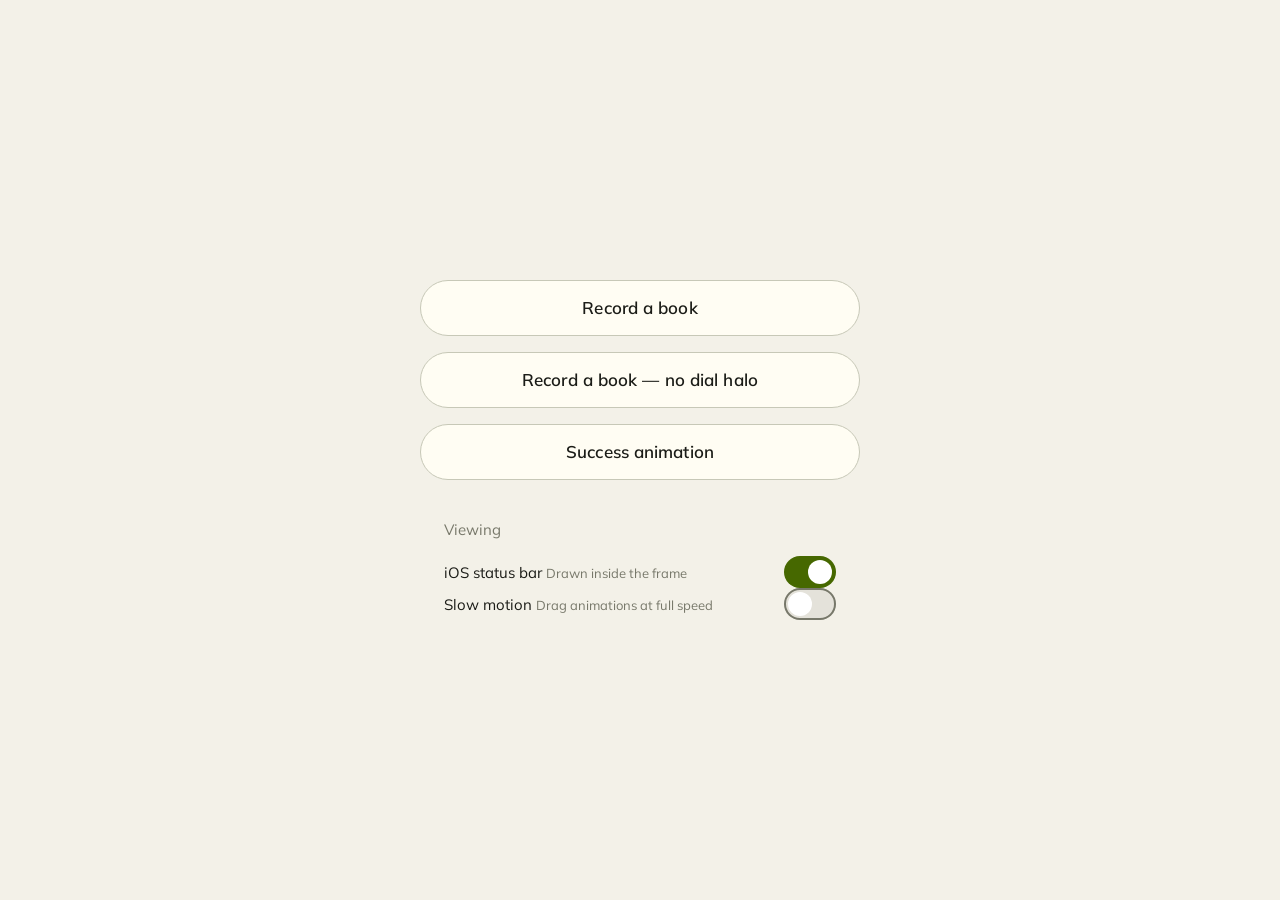
==== index.html @ ee48b1b3 "Add the anonymised record-a-book prototype A de-branded copy of a client prototype, kept for portfol" ====
<!doctype html>
<html lang="en">
<head>
<meta charset="utf-8">
<meta name="viewport" content="width=device-width, initial-scale=1, viewport-fit=cover">
<title>Pagelark — Prototypes</title>
<link rel="manifest" href="manifest.webmanifest">
<meta name="mobile-web-app-capable" content="yes">
<meta name="apple-mobile-web-app-capable" content="yes">
<meta name="apple-mobile-web-app-status-bar-style" content="default">
<meta name="apple-mobile-web-app-title" content="Pagelark">
<meta name="theme-color" content="#f2ede5">
<link rel="apple-touch-icon" href="assets/app-icon.svg">
<link rel="preconnect" href="https://fonts.googleapis.com">
<link rel="preconnect" href="https://fonts.gstatic.com" crossorigin>
<link rel="stylesheet" href="https://fonts.googleapis.com/css2?family=Mulish:wght@400;600&display=swap">
<link rel="stylesheet" href="tokens.css">
<link rel="stylesheet" href="components.css">
<script src="prefs.js"></script>
<style>
  html, body { margin: 0; padding: 0; }
  body {
    min-height: 100vh;
    display: flex;
    align-items: center;
    justify-content: center;
    padding: 64px 24px;
    background: var(--surface-container);
    font-family: var(--md-ref-typeface-plain), system-ui, sans-serif;
    -webkit-font-smoothing: antialiased;
  }

  .index { width: 100%; max-width: 440px; }

  .index__list { display: flex; flex-direction: column; gap: var(--app-space-16); }

  .index__item {
    display: flex;
    align-items: center;
    justify-content: center;
    height: 56px;
    padding-inline: var(--app-space-24);
    background: var(--surface);
    border: 1px solid var(--outline-variant);
    border-radius: var(--md-sys-shape-corner-full);
    color: var(--on-surface);
    font: 600 17px/24px var(--md-ref-typeface-plain), system-ui, sans-serif;
    letter-spacing: .1px;
    text-align: center;
    text-decoration: none;
    transition: background-color .15s ease, border-color .15s ease, transform .15s ease;
  }
  .index__item:hover {
    background: var(--surface-container-high);
    border-color: var(--outline);
  }
  .index__item:active { transform: scale(.99); }

  .index__label {
    margin: var(--app-space-40) 0 var(--app-space-16);
    padding-inline: var(--app-space-24);
    color: var(--outline);
    font: 400 15px/20px var(--md-ref-typeface-plain), system-ui, sans-serif;
  }

  /* Divider · Type=Full width — 1px outline-variant.
     Separates the prototypes from the handoff material below, which is a
     different kind of thing rather than just another entry in the list. */
  .index__divider {
    height: 1px;
    margin: var(--app-space-40) 0 0;
    border: 0;
    background: var(--outline-variant);
  }
  /* the label already carries a 40 top margin; after a rule that is too much */
  .index__divider + .index__label { margin-top: var(--app-space-24); }

  @media (prefers-reduced-motion: reduce) {
    .index__item { transition: none; }
    .index__item:active { transform: none; }
  }

  /* viewing options */
  .index__setting {
    display: flex;
    align-items: center;
    justify-content: space-between;
    gap: var(--app-space-16);
    padding-inline: var(--app-space-24);
  }
  .index__setting-text { color: var(--on-surface); font: 400 15px/20px var(--md-ref-typeface-plain), system-ui, sans-serif; }
  .index__setting-note { margin-top: 2px; color: var(--outline); font: 400 13px/18px var(--md-ref-typeface-plain), system-ui, sans-serif; }

  /* Only worth saying on a phone, and pointless once they have done it */
  .index__tip { display: none; }
  @media (max-width: 440px) {
    body { padding: 32px 20px; }
    .index__tip {
      display: block;
      margin: var(--app-space-40) 0 0;
      padding-inline: var(--app-space-24);
      color: var(--outline);
      font: 400 13px/18px var(--md-ref-typeface-plain), system-ui, sans-serif;
      text-align: center;
    }
  }
  @media (display-mode: standalone) {
    .index__tip { display: none; }
  }
</style>
</head>
<body>

<main class="index">

  <div class="index__list">
    <a class="index__item" href="record-book.html">Record a book</a>
    <a class="index__item" href="record-book-flat.html">Record a book — no dial halo</a>
    <a class="index__item" href="success-animation.html">Success animation</a>
  </div>

  <p class="index__label">Viewing</p>

  <div class="index__setting">
    <span>
      <span class="index__setting-text">iOS status bar</span>
      <span class="index__setting-note" id="statusBarNote"></span>
    </span>
    <button class="md-switch" id="statusBarToggle" role="switch" aria-checked="true"
            aria-label="Draw the iOS status bar inside the prototype">
      <img class="md-switch__handle" src="assets/switch-handle.svg" alt="" width="24" height="24">
    </button>
  </div>

  <div class="index__setting">
    <span>
      <span class="index__setting-text">Slow motion</span>
      <span class="index__setting-note" id="slowMotionNote"></span>
    </span>
    <button class="md-switch" id="slowMotionToggle" role="switch" aria-checked="false"
            aria-label="Play drag-and-drop animations at quarter speed">
      <img class="md-switch__handle" src="assets/switch-handle.svg" alt="" width="24" height="24">
    </button>
  </div>

  <p class="index__tip">Share → Add to Home Screen to run these without the browser bar.</p>

</main>

<script>
  (function () {
    var toggle = document.getElementById('statusBarToggle');
    var note = document.getElementById('statusBarNote');

    function sync() {
      var on = Prefs.statusBar();
      toggle.setAttribute('aria-checked', String(on));
      note.textContent = on ? 'Drawn inside the frame' : 'Using your device’s own';
    }

    toggle.addEventListener('click', function () {
      Prefs.setStatusBar(!Prefs.statusBar());
      sync();
    });

    sync();

    var slow = document.getElementById('slowMotionToggle');
    var slowNote = document.getElementById('slowMotionNote');

    function syncSlow() {
      var on = Prefs.slowMotion();
      slow.setAttribute('aria-checked', String(on));
      slowNote.textContent = on ? 'Drag animations at quarter speed' : 'Drag animations at full speed';
    }

    slow.addEventListener('click', function () {
      Prefs.setSlowMotion(!Prefs.slowMotion());
      syncSlow();
    });

    syncSlow();
  })();
</script>

</body>
</html>
---- tokens.css ----
/* ============================================================
   Design tokens

   These are the Colour library's Semantic roles, one-to-one: same names,
   same values, same `var(--name)` syntax Figma emits. A designer reading a
   layer's variable and a developer reading this file now see the same token.
   Source: the Colour library's Semantic collection, Green mode.

   Two things to know before editing:

   · Filled buttons use `primary-compact`, not `primary`. The library's own
     note on it: primary #598300 measures 4.496:1 against white, so it is
     compliant only under bold 18.66px+ text. This prototype's buttons use
     label/large at 14px, so they take the compact role at 6.48:1.
   · `primary-container` is brand/sage #B7D5A1 in Green mode, not green/90.

   Shape, spacing and type below are unchanged.
   ============================================================ */

:root {
  /* ── Primary ────────────────────────────────────────── */
  --primary:                  #598300;  /* green/50 · bold 18.66px+ labels only */
  --on-primary:               #ffffff;  /* green/100 */
  --primary-container:        #b7d5a1;  /* brand/sage */
  --on-primary-container:     #121f00;  /* green/10 · 10.68:1 on the sage */
  --primary-text:             #466800;  /* green/40 · text and icons on a light surface */
  --primary-compact:          #466800;  /* green/40 · fill for small buttons · white 6.48:1 */
  --primary-hover:            #466800;  /* green/40 */
  --primary-pressed:          #344e00;  /* green/30 · white 9.39:1 */
  --button-on-filled:         #ffffff;  /* neutral/100 */

  /* ── Secondary · tertiary ───────────────────────────────
     Unused by this prototype — the client's brand pink and blue. Listed so
     the file mirrors the library, but nothing here references them. */
  --secondary:                #f15a86;
  --on-secondary:             #3f0017;
  --secondary-container:      #ffd9df;
  --on-secondary-container:   #3f0017;
  --secondary-text:           #af2756;
  --tertiary:                 #4f85dd;
  --on-tertiary:              #001b3f;
  --tertiary-container:       #d7e2ff;
  --on-tertiary-container:    #001b3f;
  --tertiary-text:            #1c5db2;

  /* ── Error ──────────────────────────────────────────── */
  --error:                    #ba1a1a;  /* red/40 · white 6.44:1 */
  --on-error:                 #ffffff;  /* red/100 */
  --error-container:          #ffdad5;  /* red/90 */
  --on-error-container:       #410002;  /* red/10 */

  /* ── Surfaces · neutrals ────────────────────────────── */
  --surface:                  #fffdf3;  /* neutral/99 */
  --surface-bright:           #fffdf3;  /* neutral/99 */
  --surface-dim:              #dcdad2;  /* neutral/87 */
  --surface-variant:          #e3e4d3;  /* neutral-variant/90 · tonal button fill */
  --surface-container-lowest: #ffffff;  /* neutral/100 */
  --surface-container-low:    #f9f7ee;  /* neutral/97 */
  --surface-container:        #f3f1e8;  /* neutral/95 */
  --surface-container-high:   #eae8e0;  /* neutral/92 */
  --surface-container-highest:#e4e2da;  /* neutral/90 */
  --on-surface:               #1b1c17;  /* neutral/10 · 16.56:1 on surface */
  --on-surface-variant:       #46483c;  /* neutral-variant/30 · 9.16:1 on surface */
  --outline:                  #77786a;  /* neutral-variant/50 */
  --outline-variant:          #c7c8b7;  /* neutral-variant/80 */
  --inverse-surface:          #1b1c17;  /* neutral/10 · snackbars */
  --inverse-on-surface:       #f3f1e8;  /* neutral/95 */
  --scrim:                    #000000;  /* neutral/0 · low opacity only */
  --pressed-surface-container-high: #dcdad2;  /* neutral/87 */
  --bg-page:                  #ffffff;  /* neutral/100 */

  /* ── Status ─────────────────────────────────────────── */
  --orange:                   #f58521;  /* orange/70 · fills only, 2.32:1 on its container */
  --on-orange:                #1b1c17;  /* neutral/10 */
  --orange-container:         #fff2e9;  /* orange/95 */
  --on-orange-container:      #713700;  /* orange/30 · 8.51:1 · use for the icon too */
  --yellow:                   #e9b41d;  /* yellow/80 */
  --on-yellow:                #1b1c17;  /* neutral/10 */
  --yellow-container:         #ffdf9a;  /* yellow/90 */
  --on-yellow-container:      #5a4300;  /* yellow/30 · 7.27:1 */

  /* ── Shape ──────────────────────────────────────────── */
  --md-sys-shape-corner-none:                 0px;
  --md-sys-shape-corner-extra-small:          4px;
  --md-sys-shape-corner-small:                8px;
  --md-sys-shape-corner-medium:               12px;
  --md-sys-shape-corner-large:                16px;
  --md-sys-shape-corner-large-increased:      20px;
  --md-sys-shape-corner-extra-large:          28px;
  --md-sys-shape-corner-extra-large-increased:32px;
  --md-sys-shape-corner-extra-extra-large:    48px;
  --md-sys-shape-corner-full:                 9999px;

  /* ── Spacing ────────────────────────────────────────── */
  --app-space-0:  0px;
  --app-space-4:  4px;
  --app-space-8:  8px;
  --app-space-12: 12px;
  --app-space-16: 16px;
  --app-space-24: 24px;
  --app-space-40: 40px;

  /* ── Typeface ───────────────────────────────────────── */
  --md-ref-typeface-brand: "Cal Sans";
  --md-ref-typeface-plain: "Mulish";

  /* ── Elevation ──────────────────────────────────────── */
  --elevation-level-2: 0 1px 2px 0 rgba(0, 0, 0, .3), 0 2px 6px 2px rgba(0, 0, 0, .15);
}

/* ── Type scale — unchanged ─────────────────────────────── */

.md-display-small { font: 400 36px/44px var(--md-ref-typeface-brand), var(--md-ref-typeface-plain), system-ui, sans-serif; letter-spacing: 0; }
.md-title-large   { font: 400 22px/28px var(--md-ref-typeface-brand), var(--md-ref-typeface-plain), system-ui, sans-serif; letter-spacing: 0; }
.md-title-medium  { font: 600 16px/24px var(--md-ref-typeface-plain), system-ui, sans-serif; letter-spacing: .15px; }
.md-body-large    { font: 400 16px/24px var(--md-ref-typeface-plain), system-ui, sans-serif; letter-spacing: .5px; }
.md-body-medium   { font: 400 14px/20px var(--md-ref-typeface-plain), system-ui, sans-serif; letter-spacing: .25px; }
.md-body-small    { font: 400 12px/16px var(--md-ref-typeface-plain), system-ui, sans-serif; letter-spacing: .4px; }
.md-label-large   { font: 600 14px/20px var(--md-ref-typeface-plain), system-ui, sans-serif; letter-spacing: .1px; }
.md-label-medium  { font: 600 12px/16px var(--md-ref-typeface-plain), system-ui, sans-serif; letter-spacing: .5px; }
.md-label-small   { font: 600 11px/16px var(--md-ref-typeface-plain), system-ui, sans-serif; letter-spacing: .5px; }

/* Material Symbols Rounded, unfilled — the library's icon default */
.ms {
  font-family: "Material Symbols Rounded";
  font-weight: 400;
  font-style: normal;
  line-height: 1;
  letter-spacing: normal;
  text-transform: none;
  white-space: nowrap;
  word-wrap: normal;
  direction: ltr;
  font-variation-settings: "FILL" 0, "GRAD" 0, "opsz" 24;
  -webkit-font-feature-settings: "liga";
  -webkit-font-smoothing: antialiased;
  user-select: none;
}
---- components.css ----
/* ============================================================
   Components
   Transcribed 1:1 from the source design library component set.
   Class names map onto the Figma component + variant names.

   Figma                                   CSS
   Button · Size=Small, Style=Filled        .md-btn.md-btn--sm.md-btn--filled
   Button · Size=XSmall, Style=Text         .md-btn.md-btn--xs.md-btn--text
   Button · Size=Medium, Style=Tonal        .md-btn.md-btn--md.md-btn--tonal
   Text field · Style=Outlined              .md-field
   Switch · Selected=True                   .md-switch[aria-checked="true"]
   Status chip · Property 1=No audio        .sm-chip.sm-chip--no-audio
   Audio tile · Property 1=Front page       .sm-tile.sm-tile--front
   Audio tile · Property 1=Audio tile       .sm-tile.sm-tile--numbered
   Audio tile · Property 1=Variant3/4       .sm-tile.is-expanded
   Customised bottom sheet                  .md-sheet
   Menu / Menu item                         .md-menu / .md-menu-item
   ============================================================ */

*, *::before, *::after { box-sizing: border-box; }
[hidden] { display: none !important; }

/* ── Button ───────────────────────────────────────────────── */
.md-btn {
  display: inline-flex;
  align-items: center;
  justify-content: center;
  border: 0;
  background: none;
  border-radius: var(--md-sys-shape-corner-full);
  cursor: pointer;
  white-space: nowrap;
  font-family: var(--md-ref-typeface-plain), system-ui, sans-serif;
  transition: background-color .15s ease, box-shadow .15s ease, opacity .15s ease;
}
.md-btn:disabled { opacity: .38; cursor: default; }

/* Sizes — height / padding / gap / label style straight from the library.
   Longhands, not the `font` shorthand: the shorthand needs a family, so
   `font: 600 14px/20px inherit` is invalid and silently drops the whole
   declaration — and a shorthand that did parse would reset font-family
   and wipe the Mulish set on .md-btn above. */

/* XSmall 32 / Small 40 — Label/Large */
.md-btn--xs { height: 32px; padding-inline: var(--app-space-12); gap: var(--app-space-4);
              font-size: 14px; line-height: 20px; font-weight: 600; letter-spacing: .1px; }
.md-btn--sm { height: 40px; padding-inline: var(--app-space-16); gap: var(--app-space-8);
              font-size: 14px; line-height: 20px; font-weight: 600; letter-spacing: .1px; }
/* Medium 56 — Title/Medium */
.md-btn--md { height: 56px; padding-inline: var(--app-space-24); gap: var(--app-space-8);
              font-size: 16px; line-height: 24px; font-weight: 600; letter-spacing: .15px; }
.md-btn--xs .ms, .md-btn--sm .ms { font-size: 20px; }
.md-btn--md .ms { font-size: 24px; }

/* styles */
.md-btn--filled   { background: var(--primary-compact); color: var(--button-on-filled); }
.md-btn--filled:not(:disabled):active   { background: var(--primary-pressed); }
/* NOT a library emphasis. The library's Button has exactly three — Filled,
   Outlined and Text — and its own note reads "Hierarchy comes from emphasis,
   not colour. Filled > Outlined > Text." Tonal predates that and no markup
   references it any more; every secondary action is Outlined. Left defined so
   nothing silently loses its styling, but do not reach for it. */
.md-btn--tonal    { background: var(--surface-variant); color: var(--on-surface-variant); }
.md-btn--tonal:not(:disabled):active    { background: #c7c8b7; }
.md-btn--text     { background: none; color: var(--on-primary-container); }
.md-btn--text:not(:disabled):active     { background: rgba(70, 104, 0, .08); }
/* Outlined — the library's secondary emphasis (node 30:10).
   The fill is --surface, not transparent: that is what keeps the button opaque
   over imagery, which the cover's Change photo depends on, and it gives the
   pressed wash something to replace. Label is --on-surface, not
   --on-primary-container: the outline carries the emphasis, not the text. */
.md-btn--outlined { background: var(--surface); color: var(--on-surface);
                    border: 1px solid var(--outline); }
.md-btn--outlined:not(:disabled):active { background: var(--surface-container-high); }

.md-btn--block { width: 100%; }

/* ── Icon button (Small · 40, 24px icon) ──────────────────── */
.md-iconbtn {
  display: inline-flex;
  align-items: center;
  justify-content: center;
  width: 40px;
  height: 40px;
  flex: none;
  border: 0;
  background: none;
  border-radius: var(--md-sys-shape-corner-full);
  color: var(--on-surface-variant);
  cursor: pointer;
  transition: background-color .15s ease;
}
.md-iconbtn .ms { font-size: 24px; }
.md-iconbtn:not(:disabled):active { background: rgba(27, 28, 23, .08); }
.md-iconbtn:disabled { opacity: .38; cursor: default; }
/* XSmall · 32 with a 20px icon — used inside the expanded audio tile */
.md-iconbtn--xs { width: 32px; height: 32px; }
.md-iconbtn--xs .ms { font-size: 20px; }
.md-iconbtn--tonal { background: var(--surface-variant); color: var(--on-surface-variant); }

/* ── Text field · Outlined ────────────────────────────────── */
.md-field { position: relative; display: flex; flex-direction: column; gap: 4px; width: 100%; }
.md-field__box {
  position: relative;
  display: flex;
  align-items: center;
  gap: var(--app-space-16);
  height: 56px;
  padding-inline: var(--app-space-12);
  border: 1px solid var(--outline);
  border-radius: var(--md-sys-shape-corner-extra-small);
}
.md-field__input {
  flex: 1 0 0;
  min-width: 0;
  border: 0;
  outline: 0;
  background: none;
  padding: 0;
  color: var(--on-surface);
  font: 400 16px/24px var(--md-ref-typeface-plain), system-ui, sans-serif;
  letter-spacing: .5px;
}
.md-field__input::placeholder { color: var(--on-surface-variant); }
/* Floating label sits on the outline — its backdrop must match the surface behind */
.md-field__label {
  position: absolute;
  left: 11px;
  /* -11 rather than Figma's -9: Body/Medium is 20 tall where Body/Small was 16,
     so the offset grows by half the difference to keep the label optically
     centred on the stroke */
  top: -11px;
  padding-inline: 4px;
  background: var(--surface);
  color: var(--on-surface-variant);
  font: 400 14px/20px var(--md-ref-typeface-plain), system-ui, sans-serif;
  letter-spacing: .25px;
  pointer-events: none;
}
.md-field__box:focus-within { border: 2px solid var(--primary-compact); padding-inline: 11px; }
.md-field__box:focus-within .md-field__label { color: var(--primary-compact); left: 10px; }

/* ── Switch · 52×32 ───────────────────────────────────────── */
.md-switch {
  position: relative;
  width: 52px;
  height: 32px;
  flex: none;
  padding: 0;
  border: 0;
  border-radius: 16px;
  background: var(--surface-container-highest);
  box-shadow: inset 0 0 0 2px var(--outline);
  cursor: pointer;
  transition: background-color .2s ease, box-shadow .2s ease;
}
.md-switch__handle {
  position: absolute;
  top: 4px;
  left: 4px;
  width: 24px;
  height: 24px;
  transition: left .2s cubic-bezier(.2, 0, 0, 1);
}
.md-switch[aria-checked="true"] { background: var(--primary-compact); box-shadow: none; }
.md-switch[aria-checked="true"] .md-switch__handle { left: 24px; }

/* ── Top app bar · Small 64 ───────────────────────────────── */
.md-appbar {
  display: flex;
  align-items: center;
  gap: var(--app-space-4);
  height: 64px;
  width: 100%;
  padding-inline: var(--app-space-4);
  background: var(--surface);
  flex: none;
}
.md-appbar__title {
  flex: 1 0 0;
  min-width: 0;
  padding-left: var(--app-space-4);
  color: var(--on-surface);
  font: 400 22px/28px var(--md-ref-typeface-brand), var(--md-ref-typeface-plain), system-ui, sans-serif;
}

/* ── Navigation bar · 80 ──────────────────────────────────── */
/* ── Navigation bar ───────────────────────────────────────
   Four destinations, each a 98x64 cell that is the whole touch target. The
   centre Create FAB that used to overhang the bar is gone; Create is now an
   ordinary nav item, so the bar is a flat 64 rather than 80.
   The Figma design draws these as Heroicons outline; they are Material
   Symbols Rounded here so the nav matches every other icon in the app. The
   glyphs differ a little in shape — Library is auto_stories rather than a
   bookmark square, Settings is tune rather than adjustments-horizontal. */
.md-navbar {
  display: flex;
  align-items: center;
  justify-content: center;
  /* 64 of bar plus 24 of clearance, so the labels are not jammed against the
     bottom of the device. box-sizing is border-box, so the padding comes out
     of the 88 rather than adding to it. */
  height: 88px;
  padding-bottom: var(--app-space-24);
  width: 100%;
  background: var(--surface);
  border-top: 1px solid var(--outline-variant);
  flex: none;
}
.md-nav-item {
  display: flex;
  flex: 1 0 0;
  min-width: 0;
  flex-direction: column;
  align-items: center;
  justify-content: center;
  gap: var(--app-space-4);
  height: 100%;
  border: 0;
  background: none;
  cursor: pointer;
  color: var(--on-surface-variant);
}
.md-nav-item__indicator {
  display: flex;
  align-items: center;
  justify-content: center;
  width: 64px;
  height: 32px;
  border-radius: var(--md-sys-shape-corner-full);
}
.md-nav-item__indicator .ms { font-size: 24px; }
.md-nav-item__label { font: 500 12px/16px var(--md-ref-typeface-plain), system-ui, sans-serif; letter-spacing: .3px; }
/* The design marks the current destination with colour alone — no filled
   pill — so icon and label both move to primary together. */
.md-nav-item[aria-current="page"] { color: var(--primary-compact); }

/* ── Status chip · 32, corner/small ───────────────────────── */
.sm-chip {
  display: inline-flex;
  align-items: center;
  gap: var(--app-space-8);
  height: 32px;
  flex: none;
  padding-left: var(--app-space-8);
  padding-right: var(--app-space-16);
  border-radius: var(--md-sys-shape-corner-small);
  font: 600 14px/20px var(--md-ref-typeface-plain), system-ui, sans-serif;
  letter-spacing: .1px;
}
.sm-chip .ms { font-size: 18px; }
.sm-chip--no-audio { background: var(--yellow-container);    color: var(--on-yellow-container); }
.sm-chip--no-audio .ms { color: var(--on-yellow-container); }
.sm-chip--unlinked { background: var(--orange-container);    color: var(--on-orange-container); }
/* Full-strength orange, as the library tag draws it. It measures 2.32:1 on the
   container, under the 3:1 of WCAG 1.4.11 — but the glyph only repeats the word
   printed next to it, so nothing is carried by colour or shape alone and the
   exemption for redundant content applies. The saturation is doing real work:
   the Unlinked and Linked containers are 1.04:1 apart, so the icon, not the
   background, is what separates the two tags at a glance. */
.sm-chip--unlinked .ms { color: var(--orange); }
/* HARDCODED — mirrors the library's tag component, where these three fills are
   raw hexes rather than bound variables. #f5fce4 is the tag's own container and
   has no role of its own; #344e00 is green/30 and #80b323 is brand/green, both
   real ramp steps that no *semantic* role exposes. Left literal rather than
   borrowed from an unrelated token (--primary-pressed happens to be #344e00,
   but a button-pressed role has no business colouring a status tag). */
.sm-chip--linked   { background: #f5fce4;  color: #344e00; }
.sm-chip--linked .ms { color: #80b323; }

/* ── Audio tile ───────────────────────────────────────────── */
.sm-tile { display: flex; align-items: center; gap: var(--app-space-4); width: 100%; max-width: 358px; }
.sm-tile__handle {
  display: flex;
  align-items: center;
  justify-content: center;
  width: 30px;
  height: 30px;
  flex: none;
  border: 0;
  background: none;
  cursor: grab;
  padding: 0;
}
.sm-tile__handle img { width: 20px; height: 20px; display: block; }
.sm-tile__card {
  display: flex;
  flex: 1 0 0;
  min-width: 0;
  flex-direction: column;
  align-items: stretch;
  padding: 10px var(--app-space-16);
  background: var(--surface-bright);
  /* an inset ring, not a border: the tile's height is content-driven, and a
     1px border would make it 54/138 where Figma's inside stroke gives 52/136 */
  box-shadow: inset 0 0 0 1px var(--outline);
  border-radius: var(--md-sys-shape-corner-medium);
  text-align: left;
  font-family: inherit;
}
/* 32 tall collapsed: 10 + 32 + 10 = the 52 in Figma */
.sm-tile__head {
  display: flex;
  align-items: center;
  justify-content: space-between;
  height: 32px;
  flex: none;
}
.sm-tile__head--tappable { cursor: pointer; }
.sm-tile__main { display: flex; align-items: center; gap: var(--app-space-8); min-width: 0; }
.sm-tile__name {
  color: var(--on-surface);
  font: 400 16px/24px var(--md-ref-typeface-plain), system-ui, sans-serif;
  letter-spacing: .5px;
  white-space: nowrap;
}
.sm-tile__more {
  display: flex;
  align-items: center;
  justify-content: center;
  width: 20px;
  height: 28px;
  flex: none;
  padding: 0;
  border: 0;
  background: none;
  color: var(--on-surface-variant);
  cursor: pointer;
}
.sm-tile__more .ms { font-size: 20px; }

/* expanded — the card grows a player below the head row.
   12 (gap) + 72 (player) = the 136 tall Variant3 in Figma. */
.sm-tile__player-wrap {
  overflow: hidden;
  max-height: 0;
  transition: max-height .3s ease-out;
}
.sm-tile.is-expanded .sm-tile__player-wrap { max-height: 84px; }
/* a numbered tile's drag handle stays level with the head row once expanded */
.sm-tile.is-expanded { align-items: flex-start; }
.sm-tile.is-expanded .sm-tile__handle { margin-top: 11px; }

.sm-player { display: flex; flex-direction: column; gap: var(--app-space-4); padding-block: var(--app-space-8); margin-top: var(--app-space-12); }
.sm-player__track-wrap { position: relative; padding: 4px 2px; }
.sm-player__track { height: 4px; border-radius: 100px; background: var(--pressed-surface-container-high); }
.sm-player__thumb {
  position: absolute;
  top: 50%;
  left: 0;
  width: 12px;
  height: 12px;
  transform: translateY(-50%);
  display: block;
}
.sm-player__meta { display: flex; flex-direction: column; }
.sm-player__times {
  display: flex;
  align-items: center;
  justify-content: space-between;
  height: 16px;
  margin-bottom: -8px;   /* Figma overlaps the times into the transport row */
  color: var(--on-surface-variant);
  font: 600 11px/16px var(--md-ref-typeface-plain), system-ui, sans-serif;
  letter-spacing: .5px;
}
.sm-player__transport { display: flex; align-items: center; justify-content: center; gap: var(--app-space-8); height: 32px; }
.sm-player__transport .md-iconbtn { color: var(--on-surface); }
.sm-player__transport .md-iconbtn--tonal { color: var(--on-surface-variant); }

/* ── Bottom sheet ─────────────────────────────────────────── */
.md-scrim {
  position: absolute;
  inset: 0;
  background: var(--scrim);
  opacity: 0;
  pointer-events: none;
  transition: opacity .3s ease-out;
  z-index: 5;
}
.md-scrim.is-open { opacity: .32; pointer-events: auto; }

.md-sheet {
  position: absolute;
  left: 0;
  right: 0;
  bottom: 0;
  z-index: 6;
  transform: translateY(110%);
  transition: transform .3s ease-out;
}
.md-sheet.is-open { transform: translateY(0); }
.md-sheet__cap { display: block; width: 100%; height: 16px; }
.md-sheet__body { background: var(--surface-bright); }
.md-sheet__bar {
  display: flex;
  align-items: center;
  justify-content: space-between;
  height: 56px;
  padding: 8px var(--app-space-24);
}
.md-sheet__title {
  color: var(--on-surface);
  font: 400 22px/28px var(--md-ref-typeface-brand), var(--md-ref-typeface-plain), system-ui, sans-serif;
}
.md-sheet__slot {
  display: flex;
  flex-direction: column;
  gap: var(--app-space-16);
  padding: 0 var(--app-space-16) var(--app-space-24);
}

/* visual block — waveform + timer */
.sheet-visual { display: flex; flex-direction: column; align-items: center; gap: 16px; padding-block: var(--app-space-8); }
.sheet-visual__stage { display: flex; align-items: center; justify-content: center; height: 40px; width: 100%; }
.sheet-visual__caption { padding: 8px var(--app-space-24); color: var(--on-surface); font: 400 14px/20px var(--md-ref-typeface-plain), system-ui, sans-serif; letter-spacing: .25px; }
.sheet-visual__hint    { padding: 8px var(--app-space-24); color: var(--on-surface-variant); font: 400 14px/20px var(--md-ref-typeface-plain), system-ui, sans-serif; letter-spacing: .25px; }

/* transport row */
/* 110 tall exactly — the dial defines the height and overflows the frame's 8px padding */
.sheet-transport { display: flex; align-items: center; justify-content: center; gap: var(--app-space-40); height: 110px; }
.sheet-actions   { display: flex; flex-direction: column; gap: var(--app-space-16); padding-block: var(--app-space-8); }

/* the dial — 110 box, 96 ring */
.sm-dial { position: relative; width: 110px; height: 110px; flex: none; border: 0; background: none; padding: 0; cursor: pointer; }
.sm-dial__ring {
  position: absolute;
  left: 50%;
  top: 5.5px;
  width: 96px;
  height: 96px;
  margin-left: -48px;
  border: 4.8px solid var(--surface);
  border-radius: 120px;
  box-shadow: 0 1.2px 4.8px 0 rgba(0, 0, 0, .25);
}
.sm-dial__inner {
  position: absolute;
  inset: 0;
  display: flex;
  align-items: center;
  justify-content: center;
  border-radius: 120px;
  background: var(--primary-container);
  color: var(--primary-compact);
}
.sm-dial__inner .ms { font-size: 36px; }

/* ── Menu ─────────────────────────────────────────────────── */
.md-menu {
  position: absolute;
  z-index: 7;
  width: 200px;
  padding-block: var(--app-space-8);
  background: var(--surface-container);
  border-radius: var(--md-sys-shape-corner-medium);
  box-shadow: var(--elevation-level-2);
  transform-origin: top right;
}
.md-menu-item {
  display: flex;
  align-items: center;
  gap: var(--app-space-12);
  width: 100%;
  height: 48px;
  padding-inline: var(--app-space-12);
  border: 0;
  background: none;
  cursor: pointer;
  text-align: left;
  color: var(--on-surface);
  font: 400 16px/24px var(--md-ref-typeface-plain), system-ui, sans-serif;
  letter-spacing: .5px;
}
.md-menu-item .ms { font-size: 24px; color: var(--on-surface-variant); }
.md-menu-item:active { background: var(--surface-container-high); }
.md-menu-item--danger,
.md-menu-item--danger .ms { color: var(--error); }

/* ── Drag to reorder ──────────────────────────────────────────
   Four phases, in order: LIFT, TRACK, DISPLACE, DROP.

   Every duration is a multiple of --drag-speed so slow motion has one
   source of truth. The point of the slow mode is to make the contrast
   between phase 3 and phase 4 visible — the shuffle is snappy, the
   landing is heavy — so the two easings must stay different. */
:root { --drag-speed: 1; }
:root[data-motion-speed="slow"] { --drag-speed: 4; }

/* touch-action does not inherit, so the glyph inside the handle would keep
   `auto` and iOS would claim the drag as a scroll. pointer-events: none on the
   child also guarantees the handle itself is always the event target. */
.sm-tile__handle {
  position: relative;
  cursor: grab;
  touch-action: none;
  border-radius: var(--md-sys-shape-corner-small);
  -webkit-touch-callout: none;
  -webkit-user-select: none;
  user-select: none;
}
.sm-tile__handle * { touch-action: none; pointer-events: none; }
/* 30px is the drawn size; this gives it a 44px target without moving anything */
.sm-tile__handle::after { content: ''; position: absolute; inset: -7px; }
.sm-tile__handle:focus-visible { outline: 2px solid var(--primary-compact); outline-offset: 2px; }
.sm-tile.is-lifted .sm-tile__handle { cursor: grabbing; }

/* The resting shadow is two zero-size shadows so the lift can interpolate
   to real ones. The inset ring is the tile's own outline — it must survive. */
.sm-tile__card {
  box-shadow:
    inset 0 0 0 1px var(--outline),
    0 0 0 0 rgba(0, 0, 0, 0),
    0 0 0 0 rgba(0, 0, 0, 0);
}

/* 1 · LIFT — 160ms ease-out. Elevation is the only change: no scale, no
   rotation, no tilt, no fade, no recolour. The card's width, fill and
   border stay pixel-identical for the whole gesture. */
.sm-tile.is-lifted {
  position: relative;
  z-index: 4;
}
.sm-tile.is-lifted .sm-tile__card {
  box-shadow:
    inset 0 0 0 1px var(--outline),
    0 6px 16px rgba(0, 0, 0, .10),
    0 1px 3px rgba(0, 0, 0, .08);
  transition: box-shadow calc(160ms * var(--drag-speed)) ease-out;
}

/* 2 · TRACK — 1:1 with the pointer, so no transition at all while dragging */
.sm-tile.is-lifted { transition: none; }

/* 3 · DISPLACE — 180ms decelerate. One neighbour moves at a time; the gap
   it leaves is plain empty space, no outline or tint. */
.sm-tile.is-displacing {
  transition: transform calc(180ms * var(--drag-speed)) cubic-bezier(.05, .7, .1, 1);
}

/* 4 · DROP — 280ms, eases in AND out. Deliberately slower than the displace
   and differently shaped: it reads as weight settling. */
.sm-tile.is-dropping {
  transition: transform calc(280ms * var(--drag-speed)) cubic-bezier(.4, 0, .2, 1);
}
.sm-tile.is-dropping .sm-tile__card {
  box-shadow:
    inset 0 0 0 1px var(--outline),
    0 0 0 0 rgba(0, 0, 0, 0),
    0 0 0 0 rgba(0, 0, 0, 0);
  transition: box-shadow calc(280ms * var(--drag-speed)) cubic-bezier(.4, 0, .2, 1);
}

/* a drag is a pointer gesture — do not let it select the label text */
/* iOS turns a long press into a text selection, which fights the drag and
   leaves selection handles strung across the list. Safari needs the prefixed
   property, and it has to be on the whole row from the start — scoping it to
   .is-lifted is too late, the selection has already begun. A list in an app is
   not selectable text anyway. */
.sm-tile, .sm-tile * {
  -webkit-user-select: none;
  user-select: none;
  -webkit-touch-callout: none;
}

@media (prefers-reduced-motion: reduce) {
  .sm-tile.is-displacing,
  .sm-tile.is-dropping,
  .sm-tile.is-lifted .sm-tile__card,
  .sm-tile.is-dropping .sm-tile__card { transition: none; }
}
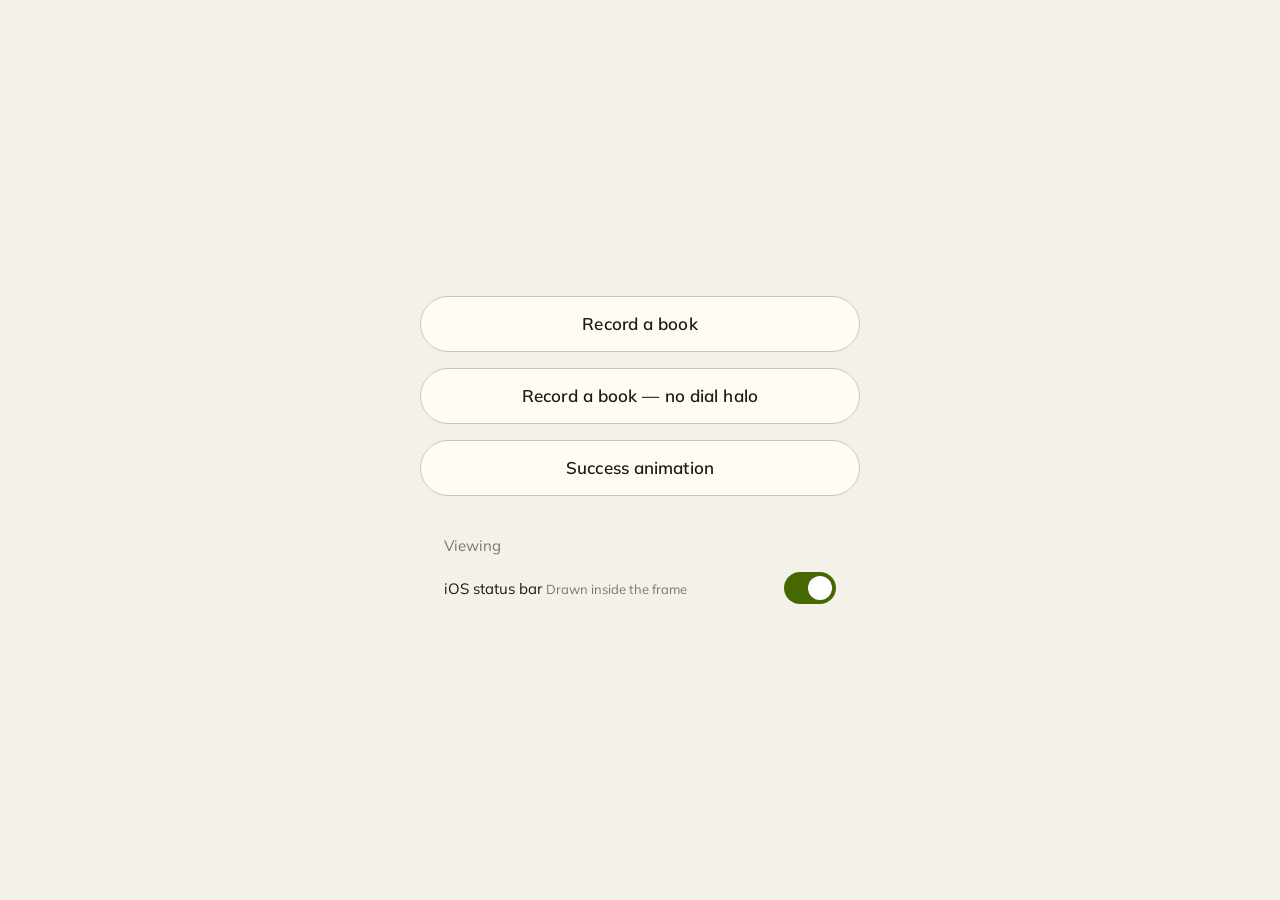
==== commit 2ed5160c: "Drop the slow motion toggle An inspection aid for reviewing drag easing, not something a visitor nee" ====
--- a/index.html
+++ b/index.html
@@ -132,17 +132,6 @@
     </button>
   </div>
 
-  <div class="index__setting">
-    <span>
-      <span class="index__setting-text">Slow motion</span>
-      <span class="index__setting-note" id="slowMotionNote"></span>
-    </span>
-    <button class="md-switch" id="slowMotionToggle" role="switch" aria-checked="false"
-            aria-label="Play drag-and-drop animations at quarter speed">
-      <img class="md-switch__handle" src="assets/switch-handle.svg" alt="" width="24" height="24">
-    </button>
-  </div>
-
   <p class="index__tip">Share → Add to Home Screen to run these without the browser bar.</p>
 
 </main>
@@ -164,22 +153,6 @@
     });
 
     sync();
-
-    var slow = document.getElementById('slowMotionToggle');
-    var slowNote = document.getElementById('slowMotionNote');
-
-    function syncSlow() {
-      var on = Prefs.slowMotion();
-      slow.setAttribute('aria-checked', String(on));
-      slowNote.textContent = on ? 'Drag animations at quarter speed' : 'Drag animations at full speed';
-    }
-
-    slow.addEventListener('click', function () {
-      Prefs.setSlowMotion(!Prefs.slowMotion());
-      syncSlow();
-    });
-
-    syncSlow();
   })();
 </script>
 
--- a/components.css
+++ b/components.css
@@ -480,12 +480,10 @@
 /* ── Drag to reorder ──────────────────────────────────────────
    Four phases, in order: LIFT, TRACK, DISPLACE, DROP.
 
-   Every duration is a multiple of --drag-speed so slow motion has one
-   source of truth. The point of the slow mode is to make the contrast
-   between phase 3 and phase 4 visible — the shuffle is snappy, the
-   landing is heavy — so the two easings must stay different. */
+   Every duration is a multiple of --drag-speed, so the four phases scale
+   from one source of truth. Phases 3 and 4 must keep different easings —
+   the shuffle is snappy, the landing is heavy. */
 :root { --drag-speed: 1; }
-:root[data-motion-speed="slow"] { --drag-speed: 4; }
 
 /* touch-action does not inherit, so the glyph inside the handle would keep
    `auto` and iOS would claim the drag as a scroll. pointer-events: none on the
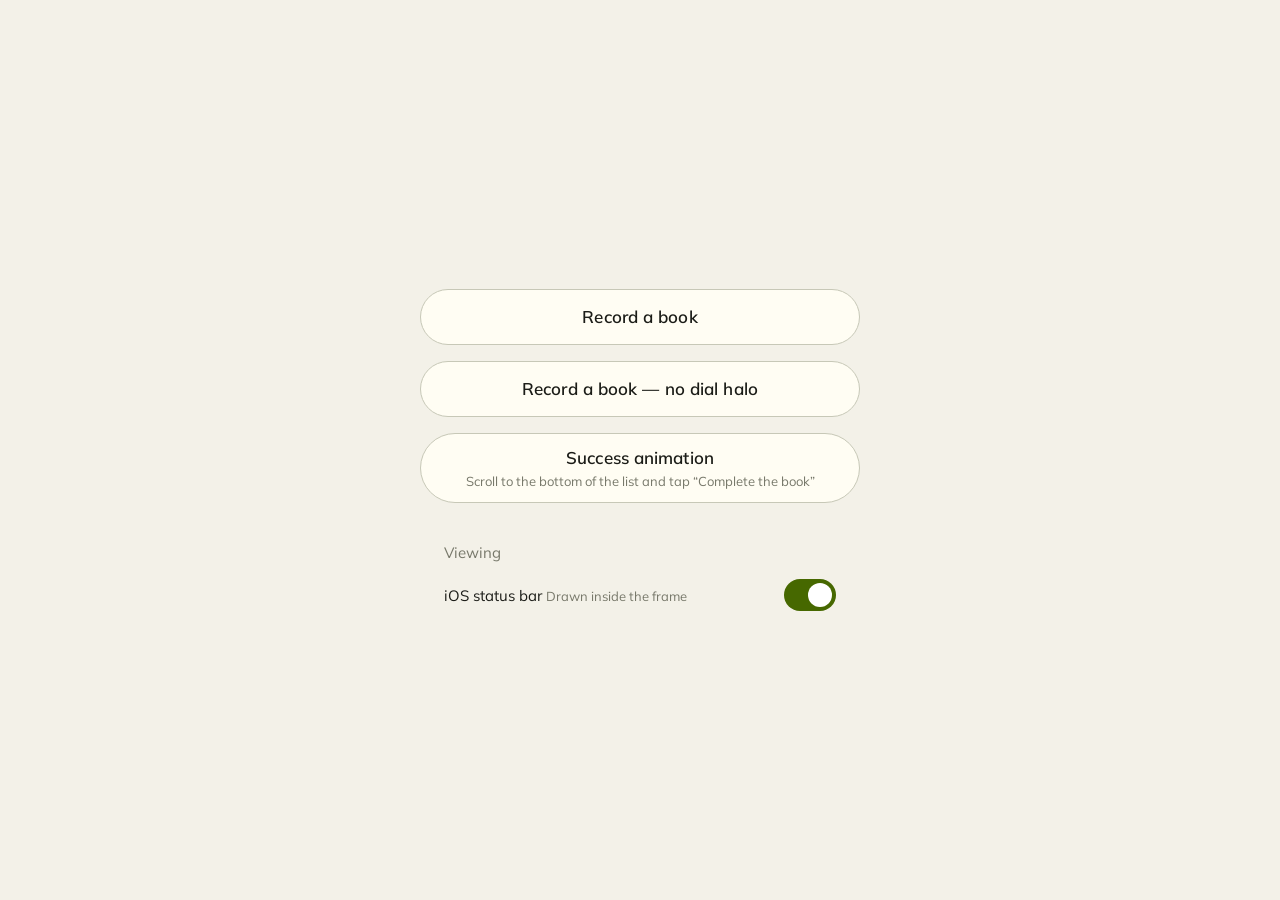
==== commit 9b6c320d: "Say how to reach the success animation The button that starts it sits below the fold of the device's" ====
--- a/index.html
+++ b/index.html
@@ -55,6 +55,23 @@
     border-color: var(--outline);
   }
   .index__item:active { transform: scale(.99); }
+
+  /* One entry needs a word of orientation: the button that starts the
+     animation sits below the fold of the device's own scroll, so a visitor
+     can land there and see nothing happen. Same muted 13px as the Viewing
+     notes below, so it reads as guidance rather than as part of the label. */
+  .index__item--noted {
+    flex-direction: column;
+    gap: 2px;
+    height: auto;
+    min-height: 56px;
+    padding-block: var(--app-space-12);
+  }
+  .index__item-note {
+    color: var(--outline);
+    font: 400 13px/18px var(--md-ref-typeface-plain), system-ui, sans-serif;
+    letter-spacing: 0;
+  }
 
   .index__label {
     margin: var(--app-space-40) 0 var(--app-space-16);
@@ -116,7 +133,10 @@
   <div class="index__list">
     <a class="index__item" href="record-book.html">Record a book</a>
     <a class="index__item" href="record-book-flat.html">Record a book — no dial halo</a>
-    <a class="index__item" href="success-animation.html">Success animation</a>
+    <a class="index__item index__item--noted" href="success-animation.html">
+      <span>Success animation</span>
+      <span class="index__item-note">Scroll to the bottom of the list and tap “Complete the book”</span>
+    </a>
   </div>
 
   <p class="index__label">Viewing</p>
